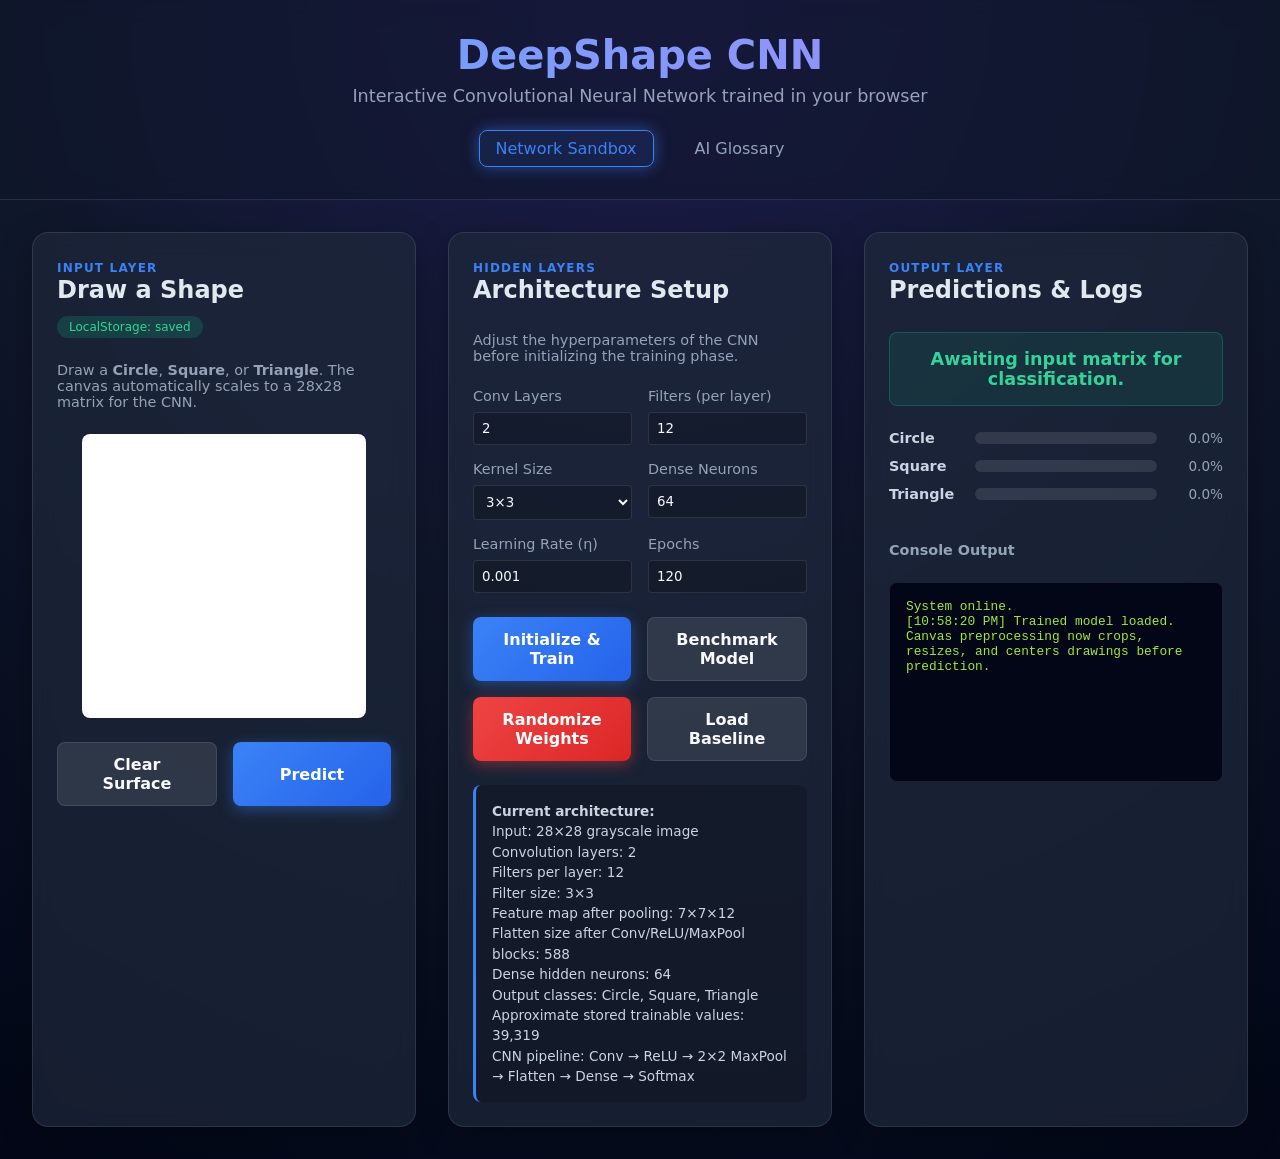
==== index.html @ 5598c2ac "Initial commit - CNN Shape Identifier" ====
<!doctype html>
<html lang="en">
  <head>
    <meta charset="UTF-8" />
    <meta name="viewport" content="width=device-width, initial-scale=1.0" />
    <title>DeepShape | Neural Network Visualizer</title>
    <link rel="stylesheet" href="css/app.css" />
  </head>
  <body>
    <header>
      <h1>DeepShape CNN</h1>
      <p>Interactive Convolutional Neural Network trained in your browser</p>
      
      <nav class="nav-links" aria-label="Main navigation">
        <a class="active" href="index.html">Network Sandbox</a>
        <a href="dictionary.html">AI Glossary</a>
      </nav>
    </header>

    <main class="page">
      <div class="main-grid">
        <!-- Drawing Panel -->
        <section class="panel draw-panel">
          <div class="panel-title">
            <span class="step-label">Input Layer</span>
            <h2 id="draw-title">Draw a Shape</h2>
            <div id="storageStatus" class="status-pill">LocalStorage: Checking...</div>
          </div>

          <p class="small-note">
            Draw a <strong>Circle</strong>, <strong>Square</strong>, or <strong>Triangle</strong>. 
            The canvas automatically scales to a 28x28 matrix for the CNN.
          </p>

          <canvas
            id="drawingCanvas"
            width="280"
            height="280"
            aria-label="Interactive drawing surface"
          ></canvas>

          <div class="button-row">
            <button id="clearCanvasBtn" type="button" class="secondary">
              Clear Surface
            </button>
            <button id="predictBtn" type="button" class="primary">
              Predict
            </button>
          </div>
        </section>

        <!-- Hyperparameter Panel -->
        <section class="panel controls-panel">
          <div class="panel-title">
            <span class="step-label">Hidden Layers</span>
            <h2 id="controls-title">Architecture Setup</h2>
          </div>

          <p class="small-note">
            Adjust the hyperparameters of the CNN before initializing the training phase.
          </p>

          <div class="control-grid">
            <label>
              <span>Conv Layers</span>
              <input id="convLayersInput" type="number" min="1" max="3" step="1" value="2" />
            </label>

            <label>
              <span>Filters (per layer)</span>
              <input id="filtersInput" type="number" min="2" max="16" step="1" value="12" />
            </label>

            <label>
              <span>Kernel Size</span>
              <select id="filterSizeInput">
                <option value="3" selected>3×3</option>
                <option value="5">5×5</option>
                <option value="7">7×7</option>
              </select>
            </label>

            <label>
              <span>Dense Neurons</span>
              <input id="hiddenInput" type="number" min="4" max="128" step="1" value="64" />
            </label>

            <label>
              <span>Learning Rate (η)</span>
              <input id="learningRateInput" type="number" min="0.0001" max="0.1" step="0.0001" value="0.001" />
            </label>

            <label>
              <span>Epochs</span>
              <input id="epochsInput" type="number" min="1" max="200" step="1" value="120" />
            </label>
          </div>

          <div class="button-grid">
            <button id="trainBtn" type="button" class="primary">Initialize & Train</button>
            <button id="testBtn" type="button" class="secondary">Benchmark Model</button>
            <button id="freshModelBtn" type="button" class="danger">Randomize Weights</button>
            <button id="resetBtn" type="button" class="secondary">Load Baseline</button>
          </div>

          <div id="modelInfo" class="info-box">
            Loading architecture metrics...
          </div>
        </section>

        <!-- Results Panel -->
        <section class="panel results-panel">
          <div class="panel-title">
            <span class="step-label">Output Layer</span>
            <h2 id="results-title">Predictions & Logs</h2>
          </div>

          <div id="predictionResult" class="prediction-box">
            Awaiting input matrix for classification.
          </div>

          <div id="probabilityBars" class="bars"></div>

          <h3 style="color: var(--text-secondary); font-size: 0.9rem; margin-top: 1rem;">Console Output</h3>
          <pre id="trainingLog" class="log">System online.</pre>
        </section>
      </div>
    </main>

    <script src="js/pretrained-model.js"></script>
    <script src="js/cnn.js"></script>
    <script src="js/app.js"></script>
  </body>
</html>
---- css/app.css ----
:root {
  --bg-color: #0f172a;
  --panel-bg: rgba(30, 41, 59, 0.7);
  --panel-border: rgba(255, 255, 255, 0.1);
  --text-primary: #f8fafc;
  --text-secondary: #94a3b8;
  --accent-color: #3b82f6;
  --accent-glow: rgba(59, 130, 246, 0.5);
  --success-color: #10b981;
  --danger-color: #ef4444;
  --font-family: 'Inter', system-ui, -apple-system, sans-serif;
}

* {
  box-sizing: border-box;
  margin: 0;
  padding: 0;
}

body {
  background-color: var(--bg-color);
  color: var(--text-primary);
  font-family: var(--font-family);
  min-height: 100vh;
  background-image: radial-gradient(circle at 50% 0%, #1e1b4b 0%, #0f172a 50%, #020617 100%);
  display: flex;
  flex-direction: column;
}

header {
  padding: 2rem;
  text-align: center;
  border-bottom: 1px solid var(--panel-border);
  background: rgba(15, 23, 42, 0.5);
  backdrop-filter: blur(10px);
}

header h1 {
  font-size: 2.5rem;
  background: linear-gradient(to right, #60a5fa, #a78bfa);
  -webkit-background-clip: text;
  color: transparent;
  margin-bottom: 0.5rem;
}

header p {
  color: var(--text-secondary);
  font-size: 1.1rem;
}

.nav-links {
  margin-top: 1.5rem;
  display: flex;
  justify-content: center;
  gap: 1.5rem;
}

.nav-links a {
  color: var(--text-secondary);
  text-decoration: none;
  font-weight: 500;
  padding: 0.5rem 1rem;
  border-radius: 0.5rem;
  border: 1px solid transparent;
}

.nav-links a:hover {
  color: var(--text-primary);
  background: rgba(255,255,255,0.05);
}

.nav-links a.active {
  color: var(--accent-color);
  border-color: var(--accent-color);
  background: rgba(59, 130, 246, 0.1);
  box-shadow: 0 0 15px var(--accent-glow);
}

main.page {
  flex: 1;
  padding: 2rem;
  max-width: 1400px;
  margin: 0 auto;
  width: 100%;
}

.main-grid {
  display: grid;
  grid-template-columns: repeat(auto-fit, minmax(350px, 1fr));
  gap: 2rem;
}

.panel {
  background: var(--panel-bg);
  border: 1px solid var(--panel-border);
  border-radius: 1rem;
  padding: 1.5rem;
  backdrop-filter: blur(12px);
  box-shadow: 0 8px 32px rgba(0,0,0,0.3);
  display: flex;
  flex-direction: column;
  gap: 1.5rem;
}

.panel-title h2 {
  font-size: 1.5rem;
  margin-bottom: 0.25rem;
  color: #e2e8f0;
}

.step-label {
  text-transform: uppercase;
  font-size: 0.75rem;
  letter-spacing: 0.1em;
  color: var(--accent-color);
  font-weight: 700;
}

.small-note {
  font-size: 0.9rem;
  color: var(--text-secondary);
}

canvas#drawingCanvas {
  background: white;
  border-radius: 0.5rem;
  box-shadow: inset 0 0 10px rgba(0,0,0,0.1);
  cursor: crosshair;
  align-self: center;
  border: 2px solid transparent;
}
canvas#drawingCanvas:hover {
  border-color: var(--accent-color);
}

.button-row, .button-grid {
  display: flex;
  gap: 1rem;
  flex-wrap: wrap;
}

button {
  padding: 0.75rem 1.25rem;
  border: none;
  border-radius: 0.5rem;
  font-size: 1rem;
  font-weight: 600;
  cursor: pointer;
  font-family: inherit;
  flex: 1;
  text-align: center;
}

button.primary {
  background: linear-gradient(135deg, #3b82f6, #2563eb);
  color: white;
  box-shadow: 0 4px 15px rgba(59, 130, 246, 0.4);
}
button.primary:hover:not(:disabled) {
  box-shadow: 0 6px 20px rgba(59, 130, 246, 0.6);
}

button.secondary {
  background: rgba(255,255,255,0.1);
  color: var(--text-primary);
  border: 1px solid var(--panel-border);
}
button.secondary:hover:not(:disabled) {
  background: rgba(255,255,255,0.2);
}

button.danger {
  background: linear-gradient(135deg, #ef4444, #dc2626);
  color: white;
  box-shadow: 0 4px 15px rgba(239, 68, 68, 0.4);
}
button.danger:hover:not(:disabled) {
  box-shadow: 0 6px 20px rgba(239, 68, 68, 0.6);
}

button:disabled {
  opacity: 0.5;
  cursor: not-allowed;
}

.control-grid {
  display: grid;
  grid-template-columns: 1fr 1fr;
  gap: 1rem;
}

.control-grid label {
  display: flex;
  flex-direction: column;
  font-size: 0.9rem;
  color: var(--text-secondary);
}

.control-grid input, .control-grid select {
  margin-top: 0.5rem;
  background: rgba(0,0,0,0.2);
  border: 1px solid var(--panel-border);
  color: var(--text-primary);
  padding: 0.5rem;
  border-radius: 0.25rem;
  font-family: inherit;
}

.control-grid input:focus, .control-grid select:focus {
  outline: none;
  border-color: var(--accent-color);
}

.info-box {
  background: rgba(0,0,0,0.2);
  border-radius: 0.5rem;
  padding: 1rem;
  font-size: 0.85rem;
  line-height: 1.5;
  color: #cbd5e1;
  border-left: 3px solid var(--accent-color);
}

.prediction-box {
  background: rgba(16, 185, 129, 0.1);
  border: 1px solid rgba(16, 185, 129, 0.3);
  color: #34d399;
  padding: 1rem;
  border-radius: 0.5rem;
  font-weight: bold;
  text-align: center;
  font-size: 1.1rem;
}

.bars {
  display: flex;
  flex-direction: column;
  gap: 0.75rem;
}

.bar-row {
  display: flex;
  align-items: center;
  gap: 1rem;
}

.bar-row strong {
  width: 70px;
  font-size: 0.9rem;
  color: #cbd5e1;
}

.bar-track {
  flex: 1;
  height: 12px;
  background: rgba(255,255,255,0.1);
  border-radius: 6px;
  overflow: hidden;
}

.bar-fill {
  height: 100%;
  background: linear-gradient(90deg, #3b82f6, #a78bfa);
  border-radius: 6px;
}

.bar-row span {
  width: 50px;
  text-align: right;
  font-size: 0.85rem;
  color: var(--text-secondary);
}

.log {
  background: #020617;
  border: 1px solid var(--panel-border);
  border-radius: 0.5rem;
  padding: 1rem;
  font-family: 'Consolas', monospace;
  font-size: 0.8rem;
  color: #a3e635;
  height: 200px;
  overflow-y: auto;
  white-space: pre-wrap;
}

.status-pill {
  display: inline-block;
  padding: 0.25rem 0.75rem;
  background: rgba(16, 185, 129, 0.2);
  color: #34d399;
  border-radius: 999px;
  font-size: 0.75rem;
  margin-top: 0.5rem;
}

/* Dictionary Styles */
.dictionary-controls {
  margin-bottom: 2rem;
  display: flex;
  justify-content: space-between;
  align-items: center;
  background: var(--panel-bg);
  padding: 1.5rem;
  border-radius: 1rem;
  border: 1px solid var(--panel-border);
}

.search-box {
  width: 100%;
  max-width: 400px;
  padding: 0.75rem 1rem;
  border-radius: 2rem;
  border: 1px solid var(--panel-border);
  background: rgba(0,0,0,0.3);
  color: var(--text-primary);
  font-size: 1rem;
}

.search-box:focus {
  outline: none;
  border-color: var(--accent-color);
  box-shadow: 0 0 10px var(--accent-glow);
}

.term-count {
  color: var(--text-secondary);
  font-weight: 500;
}

.dictionary-grid {
  display: grid;
  grid-template-columns: repeat(auto-fill, minmax(300px, 1fr));
  gap: 1.5rem;
}

.term-card {
  background: var(--panel-bg);
  border: 1px solid var(--panel-border);
  border-radius: 1rem;
  padding: 1.5rem;
  position: relative;
  overflow: hidden;
}

.term-card::before {
  content: '';
  position: absolute;
  top: 0;
  left: 0;
  width: 100%;
  height: 4px;
  background: linear-gradient(90deg, #3b82f6, #a78bfa);
  opacity: 0;
}

.term-card:hover {
  box-shadow: 0 10px 30px rgba(0,0,0,0.5);
  border-color: rgba(255,255,255,0.2);
}

.term-card:hover::before {
  opacity: 1;
}

.term-card h3 {
  color: #e2e8f0;
  font-size: 1.25rem;
  margin-bottom: 0.75rem;
}

.term-card p {
  color: var(--text-secondary);
  font-size: 0.95rem;
  line-height: 1.6;
}
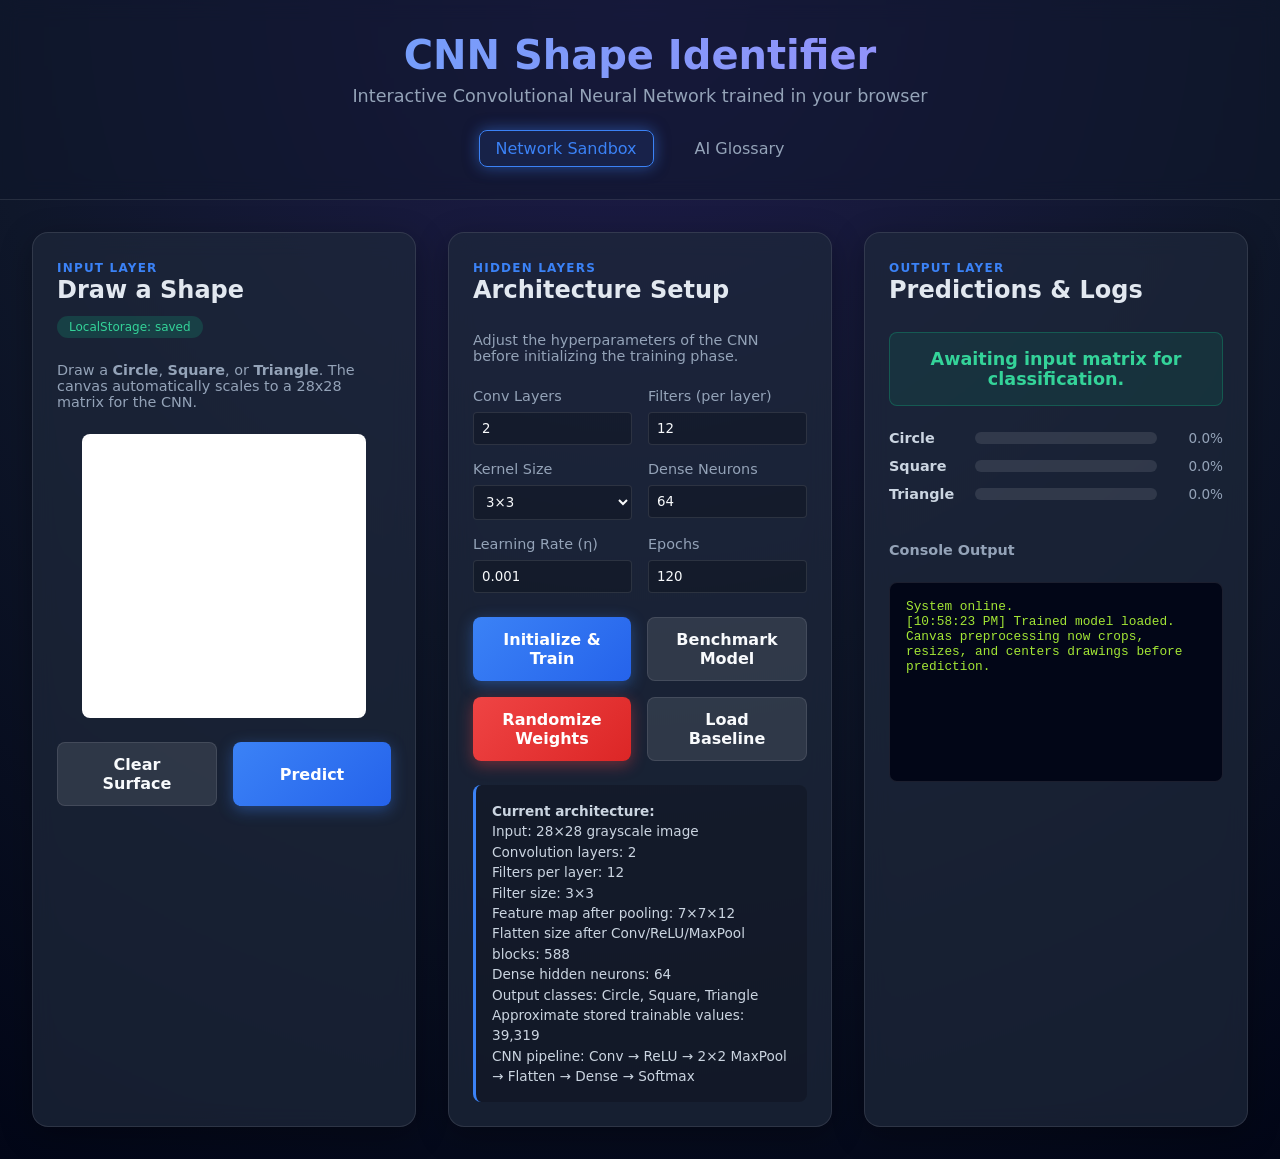
==== commit 631114ed: "Rename site to CNN Shape Identifier and update README formatting" ====
--- a/index.html
+++ b/index.html
@@ -3,12 +3,12 @@
   <head>
     <meta charset="UTF-8" />
     <meta name="viewport" content="width=device-width, initial-scale=1.0" />
-    <title>DeepShape | Neural Network Visualizer</title>
+    <title>CNN Shape Identifier | Neural Network Visualizer</title>
     <link rel="stylesheet" href="css/app.css" />
   </head>
   <body>
     <header>
-      <h1>DeepShape CNN</h1>
+      <h1>CNN Shape Identifier</h1>
       <p>Interactive Convolutional Neural Network trained in your browser</p>
       
       <nav class="nav-links" aria-label="Main navigation">
